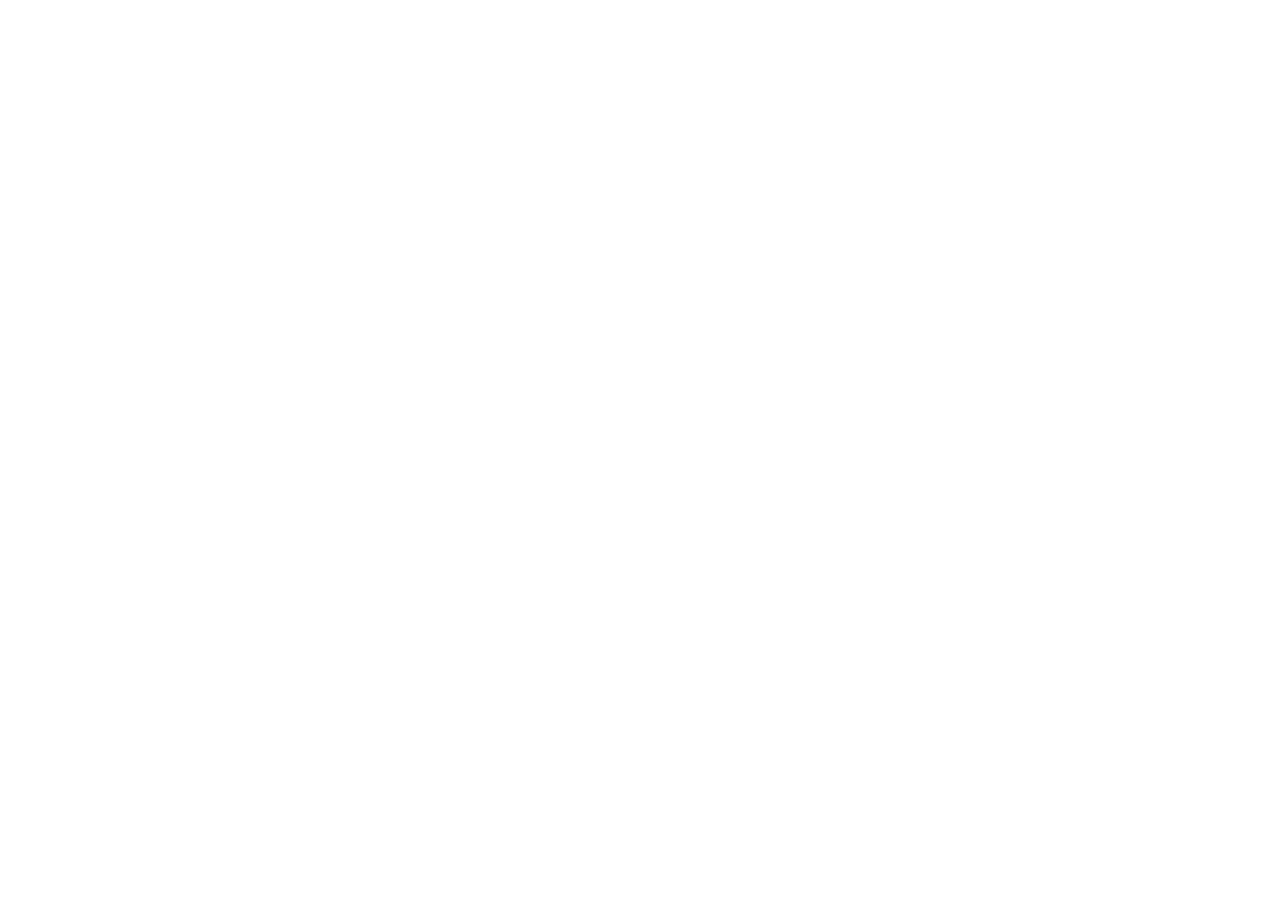
==== challenges/bento-grid-main/index.html @ a1cf4e28 "Adding projects" ====
<!DOCTYPE html>
<html lang="en">
<head>
  <meta charset="UTF-8">
  <meta name="viewport" content="width=device-width, initial-scale=1.0"> <!-- displays site properly based on user's device -->

  <link rel="icon" type="image/png" sizes="32x32" href="./assets/images/favicon-32x32.png">

  <link rel="stylesheet" href="./style/index.css">
  
  <title>Frontend Mentor | Bento grid</title>

 

</head>
<body>

  <main>
    <section>
      <div class="grid-container">
          <div class="grid-item item1"></div>
          <div class="grid-item item2"></div>
          <div class="grid-item item3"></div>
          <div class="grid-item item4"></div>
          <div class="grid-item item5"></div>
          <div class="grid-item item6"></div>
          <div class="grid-item item7"></div>
          <div class="grid-item item8"></div>
      </div>
    </section>
  </main>

  <!--
  Social Media 10x Faster with AI
  Over 4,000 5-star reviews

  Manage multiple accounts and platforms.

  Maintain a consistent posting schedule.

  Schedule to social media.
  Optimize post timings to publish content at the perfect time for your audience.
  
  Grow followers with non-stop content.

  >56% faster audience growth
  
  Create and schedule content quicker.

  Write your content using AI.
  
  <div class="attribution">
    Challenge by <a href="https://www.frontendmentor.io?ref=challenge">Frontend Mentor</a>. 
    Coded by <a href="#">Your Name Here</a>.
  </div>-->
</body>
</html>
---- challenges/bento-grid-main/style/index.css ----
*{
    margin: 0px;
}



body{
    background-color: #5C5C5F00;
}

section{
    height: 100vh;
    display: flex;
    justify-content: center;
    align-items: center;
    
}


.grid-container{
    display: grid;
    grid-template-columns: auto auto auto auto;
    gap: 10px;
}

.grid-item{
    width: auto;
    height: auto;
    background-color: aqua;
}

.item2{
    grid-column-start: 2;
    grid-column-end: 4;
}
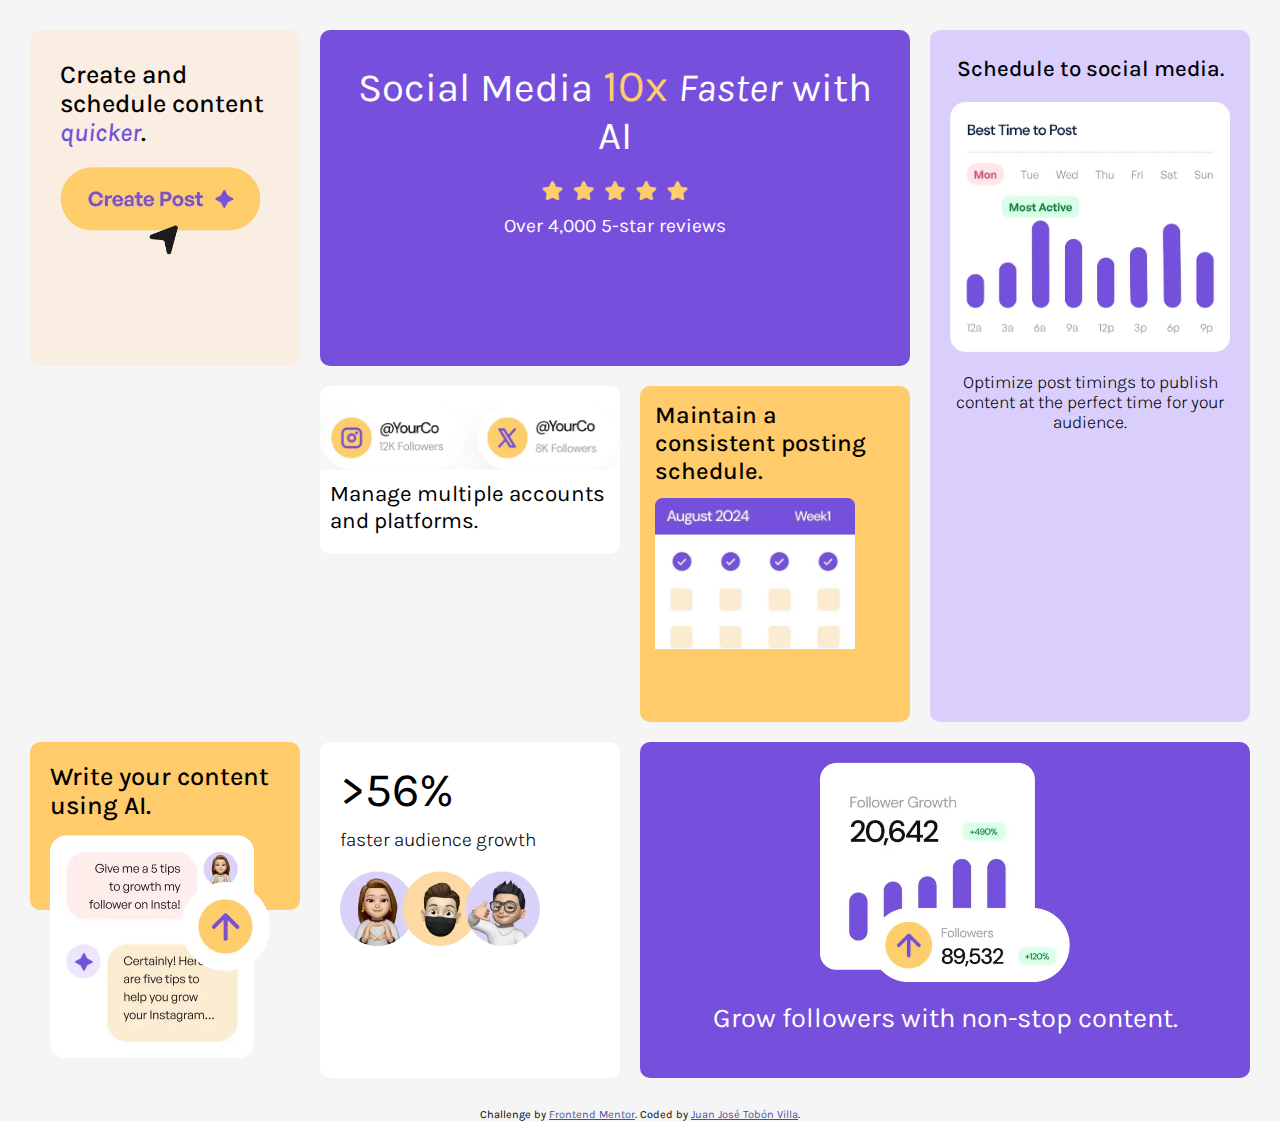
==== commit 09f50e74: "Adding bento grid challenge" ====
--- a/challenges/bento-grid-main/index.html
+++ b/challenges/bento-grid-main/index.html
@@ -5,33 +5,114 @@
   <meta name="viewport" content="width=device-width, initial-scale=1.0"> <!-- displays site properly based on user's device -->
 
   <link rel="icon" type="image/png" sizes="32x32" href="./assets/images/favicon-32x32.png">
+  <link rel="stylesheet" href="assets/styles/mobile.css">
+  <link rel="stylesheet" href="assets/styles/desktop.css">
 
-  <link rel="stylesheet" href="./style/index.css">
+  <link rel="preconnect" href="https://fonts.googleapis.com">
+<link rel="preconnect" href="https://fonts.gstatic.com" crossorigin>
+<link href="https://fonts.googleapis.com/css2?family=DM+Sans:ital,opsz,wght@0,9..40,100..1000;1,9..40,100..1000&family=Karla:ital,wght@0,200..800;1,200..800&family=Montserrat:ital,wght@0,100..900;1,100..900&display=swap" rel="stylesheet">
   
   <title>Frontend Mentor | Bento grid</title>
 
- 
+  <!-- Feel free to remove these styles or customise in your own stylesheet 👍 -->
+  <style>
+    .attribution { font-size: 11px; text-align: center; }
+    .attribution a { color: hsl(228, 45%, 44%); }
+    *{
+      margin: 0;
+      box-sizing: border-box;
+      padding: 0;
+      font-family: "Karla", serif;
 
+    }
+
+    body{
+      width: 100%;
+      height: fit-content;
+      background-color: #f5f5f5;
+    }
+
+  </style>
 </head>
 <body>
 
   <main>
-    <section>
-      <div class="grid-container">
-          <div class="grid-item item1"></div>
-          <div class="grid-item item2"></div>
-          <div class="grid-item item3"></div>
-          <div class="grid-item item4"></div>
-          <div class="grid-item item5"></div>
-          <div class="grid-item item6"></div>
-          <div class="grid-item item7"></div>
-          <div class="grid-item item8"></div>
-      </div>
+    <section class="main__section--socialMedia rounded">
+      <p class="socialMedia__title">
+        Social Media <span class="socialMedia__paragraph">10x</span> <i>Faster</i> with AI
+      </p>
+      <img width="150px" src="assets/images/illustration-five-stars.webp" alt="">
+      <p> Over 4,000 5-star reviews </p>
+
+    </section>
+
+    <section class="main__section--manageInfo rounded">
+        <img width="300px" src="./assets/images/illustration-multiple-platforms.webp" alt="">
+        <p>  Manage multiple accounts and platforms.</p>
+
+    </section>
+
+    <section class="main__section--consistentSchedule rounded">
+      <p>  
+        Maintain a consistent posting schedule.
+        
+      </p>
+      <img width="200px" src="./assets/images/illustration-consistent-schedule.webp" alt="">
+    </section>
+
+
+    <section class="main__section--scheduleSocialMedia rounded">
+      <p>
+        Schedule to social media.
+      </p>
+
+      <img width="280px" src="./assets/images/illustration-schedule-posts.webp" alt="">
+
+      <p>
+        Optimize post timings to publish content at the perfect time for your audience.
+      </p>
+    </section>
+
+    <section class="main__section--growFollowers rounded">
+        <img width="250px" src="./assets/images/illustration-grow-followers.webp" alt="">
+        <p>
+          Grow followers with non-stop content.
+        </p>
+    </section>
+
+    <section class="main__section--audienceGrowth rounded">
+        
+        <p> >56% </p>
+           
+        <p>
+            
+          faster audience growth
+  
+        </p>        
+
+        <img width="200px" src="./assets/images/illustration-audience-growth.webp" alt="">
+    </section>
+
+    <section class="main__section--scheduleQuicker rounded">
+        <p>
+          Create and schedule content <i style="color: hsl(256, 67%, 59%);">quicker</i>.
+
+        </p>
+
+        <img width="200px" src="./assets/images/illustration-create-post.webp" alt="">
+    </section>
+
+    <section class="main__section--writeAi rounded">
+      <p>
+        Write your content using AI.
+      </p>
+
+      <img width="220px" src="./assets/images/illustration-ai-content.webp" alt="">
     </section>
   </main>
 
-  <!--
-  Social Media 10x Faster with AI
+
+  <!-- Social Media 10x Faster with AI
   Over 4,000 5-star reviews
 
   Manage multiple accounts and platforms.
@@ -47,11 +128,11 @@
   
   Create and schedule content quicker.
 
-  Write your content using AI.
+  Write your content using AI. -->
   
   <div class="attribution">
     Challenge by <a href="https://www.frontendmentor.io?ref=challenge">Frontend Mentor</a>. 
-    Coded by <a href="#">Your Name Here</a>.
-  </div>-->
+    Coded by <a href="#">Juan José Tobón Villa</a>.
+  </div>
 </body>
 </html>--- a/challenges/bento-grid-main/assets/styles/mobile.css
+++ b/challenges/bento-grid-main/assets/styles/mobile.css
@@ -0,0 +1,141 @@
+@media (1200px >= width >= 375px) {
+    main {
+        margin: 30px;
+        display: flex;
+        flex-direction: column;
+        gap: 30px;
+    }
+
+    .rounded {
+        border-radius: 10px;
+    }
+
+    .main__section--socialMedia {
+        background-color: hsl(256, 67%, 59%);
+        display: flex;
+        flex-direction: column;
+        align-items: center;
+        padding: 30px;
+    }
+
+    .socialMedia__title {
+        font-size: 2.5rem;
+        color: white;
+        text-align: center;
+        padding-bottom: 20px;
+    }
+
+    .socialMedia__paragraph {
+        color: hsl(39, 100%, 71%);
+        font-size: 2.8rem;
+    }
+
+    .main__section--socialMedia p:nth-child(3) {
+        color: white;
+        font-size: 1.2rem;
+        margin-top: 10px;
+    }
+
+    .main__section--manageInfo {
+        display: flex;
+        flex-direction: column;
+        align-items: center;
+        background-color: white;
+        gap: 10px;
+        padding: 20px 0px;
+    }
+
+    .main__section--manageInfo p {
+        font-size: 1.4rem;
+        margin-left: 10px;
+    }
+
+    .main__section--consistentSchedule {
+        background-color: hsl(39, 100%, 71%);
+        padding: 15px 15px 0px;
+        display: flex;
+        gap: 13px;
+        flex-direction: column;
+    }
+
+    .main__section--consistentSchedule p {
+        font-size: 1.5rem;
+        font-weight: 500;
+    }
+
+    .main__section--scheduleSocialMedia {
+        background-color: hsl(254, 88%, 90%);
+        padding: 25px 20px;
+        display: flex;
+        gap: 20px;
+        flex-direction: column;
+        align-items: center;
+    }
+
+    .main__section--scheduleSocialMedia p:nth-child(1) {
+        font-size: 1.4rem;
+        font-weight: 500;
+    }
+
+    .main__section--scheduleSocialMedia p:nth-child(3) {
+        text-align: center;
+        font-size: 1.1rem;
+        font-weight: 300;
+    }
+
+    .main__section--growFollowers{
+        background-color: hsl(256, 67%, 59%);
+        display: flex;
+        flex-direction: column;
+        align-items: center;
+        padding: 20px;
+    }
+
+    .main__section--growFollowers p:nth-child(2){
+        color:white;
+        font-size: 1.7rem;
+        text-align: center;
+        padding:  20px 25px 0px;
+    }
+
+    .main__section--audienceGrowth{
+        background-color: white;
+        padding: 20px;
+    }
+
+    .main__section--audienceGrowth p:nth-child(1) {
+        font-size: 3rem;
+    }
+
+    .main__section--audienceGrowth p:nth-child(2) {
+        font-size: 1.2rem;
+        padding: 10px 0px 20px;
+        font-weight: 300;
+    }
+
+    .main__section--scheduleQuicker{
+        background-color: hsl(31, 66%, 93%);
+        padding: 30px;
+        display: flex;
+        flex-direction: column;
+        gap: 20px;
+    }
+
+    .main__section--scheduleQuicker p:nth-child(1){
+        font-size: 1.6rem;
+        font-weight: 500;
+    }
+
+    .main__section--writeAi{
+        background-color: hsl(39, 100%, 71%);
+        padding: 20px;
+        display: flex;
+        flex-direction: column;
+        gap: 15px;
+    }
+
+    .main__section--writeAi p{
+        font-size: 1.6rem;
+        font-weight: 500;
+    }
+}
--- a/challenges/bento-grid-main/assets/styles/desktop.css
+++ b/challenges/bento-grid-main/assets/styles/desktop.css
@@ -0,0 +1,162 @@
+@media (width >= 1200px) {
+    main {
+        margin: 30px;
+        display: grid;
+        grid-template-columns: repeat(4,1fr);
+        grid-template-rows: repeat(3, 1fr);
+        gap: 20px;
+    }
+
+    .rounded {
+        border-radius: 10px;
+    }
+
+    .main__section--socialMedia {
+        background-color: hsl(256, 67%, 59%);
+        display: flex;
+        flex-direction: column;
+        align-items: center;
+        grid-column: 2/4;
+        padding: 30px;
+    }
+
+    .socialMedia__title {
+        font-size: 2.5rem;
+        color: white;
+        text-align: center;
+        padding-bottom: 20px;
+    }
+
+    .socialMedia__paragraph {
+        color: hsl(39, 100%, 71%);
+        font-size: 2.8rem;
+    }
+
+    .main__section--socialMedia p:nth-child(3) {
+        color: white;
+        font-size: 1.2rem;
+        margin-top: 10px;
+    }
+
+    .main__section--manageInfo {
+        display: flex;
+        flex-direction: column;
+        align-items: center;
+        background-color: white;
+        gap: 10px;
+        grid-column: 2/3;
+        grid-row: 2/3;
+        padding: 20px 0px;
+    }
+
+    .main__section--manageInfo p {
+        font-size: 1.4rem;
+        margin-left: 10px;
+    }
+
+    .main__section--consistentSchedule {
+        background-color: hsl(39, 100%, 71%);
+        padding: 15px 15px 0px;
+        display: flex;
+        gap: 13px;
+        flex-direction: column;
+        grid-row: 2/3;
+        grid-column: 3/4;
+    }
+
+    .main__section--consistentSchedule p {
+        font-size: 1.5rem;
+        font-weight: 500;
+    }
+
+    .main__section--scheduleSocialMedia {
+        background-color: hsl(254, 88%, 90%);
+        padding: 25px 20px;
+        display: flex;
+        gap: 20px;
+        flex-direction: column;
+        align-items: center;
+        grid-column: 4/5;
+        grid-row: 1/3;
+    }
+
+    .main__section--scheduleSocialMedia p:nth-child(1) {
+        font-size: 1.4rem;
+        font-weight: 500;
+    }
+
+    .main__section--scheduleSocialMedia p:nth-child(3) {
+        text-align: center;
+        font-size: 1.1rem;
+        font-weight: 300;
+    }
+
+    .main__section--growFollowers{
+        background-color: hsl(256, 67%, 59%);
+        display: flex;
+        flex-direction: column;
+        align-items: center;
+        grid-column: 3/5;
+        grid-row: 3/4;
+        padding: 20px;
+    }
+
+    .main__section--growFollowers p:nth-child(2){
+        color:white;
+        font-size: 1.7rem;
+        text-align: center;
+        padding:  20px 25px 0px;
+    }
+
+    .main__section--audienceGrowth{
+        background-color: white;
+        padding: 20px;
+        grid-row: 3/4;
+        grid-column: 2/3;
+    }
+
+    .main__section--audienceGrowth p:nth-child(1) {
+        font-size: 3rem;
+    }
+
+    .main__section--audienceGrowth p:nth-child(2) {
+        font-size: 1.2rem;
+        padding: 10px 0px 20px;
+        font-weight: 300;
+    }
+
+    .main__section--scheduleQuicker{
+        background-color: hsl(31, 66%, 93%);
+        padding: 30px;
+        display: flex;
+        flex-direction: column;
+        grid-column: 1/2;
+        grid-row: 1/2;
+        gap: 20px;
+    }
+
+    .main__section--scheduleQuicker p:nth-child(1){
+        font-size: 1.6rem;
+        font-weight: 500;
+    }
+
+    .main__section--writeAi{
+        background-color: hsl(39, 100%, 71%);
+        padding: 20px;
+        display: flex;
+        flex-direction: column;
+        grid-column: 1/2;
+        grid-row: 3/4 ;
+        gap: 15px;
+    }
+
+    .main__section--writeAi p{
+        font-size: 1.6rem;
+        font-weight: 500;
+    }
+
+    .main__section--manageInfo,
+    .main__section--writeAi {
+        height: 50%;
+    }
+}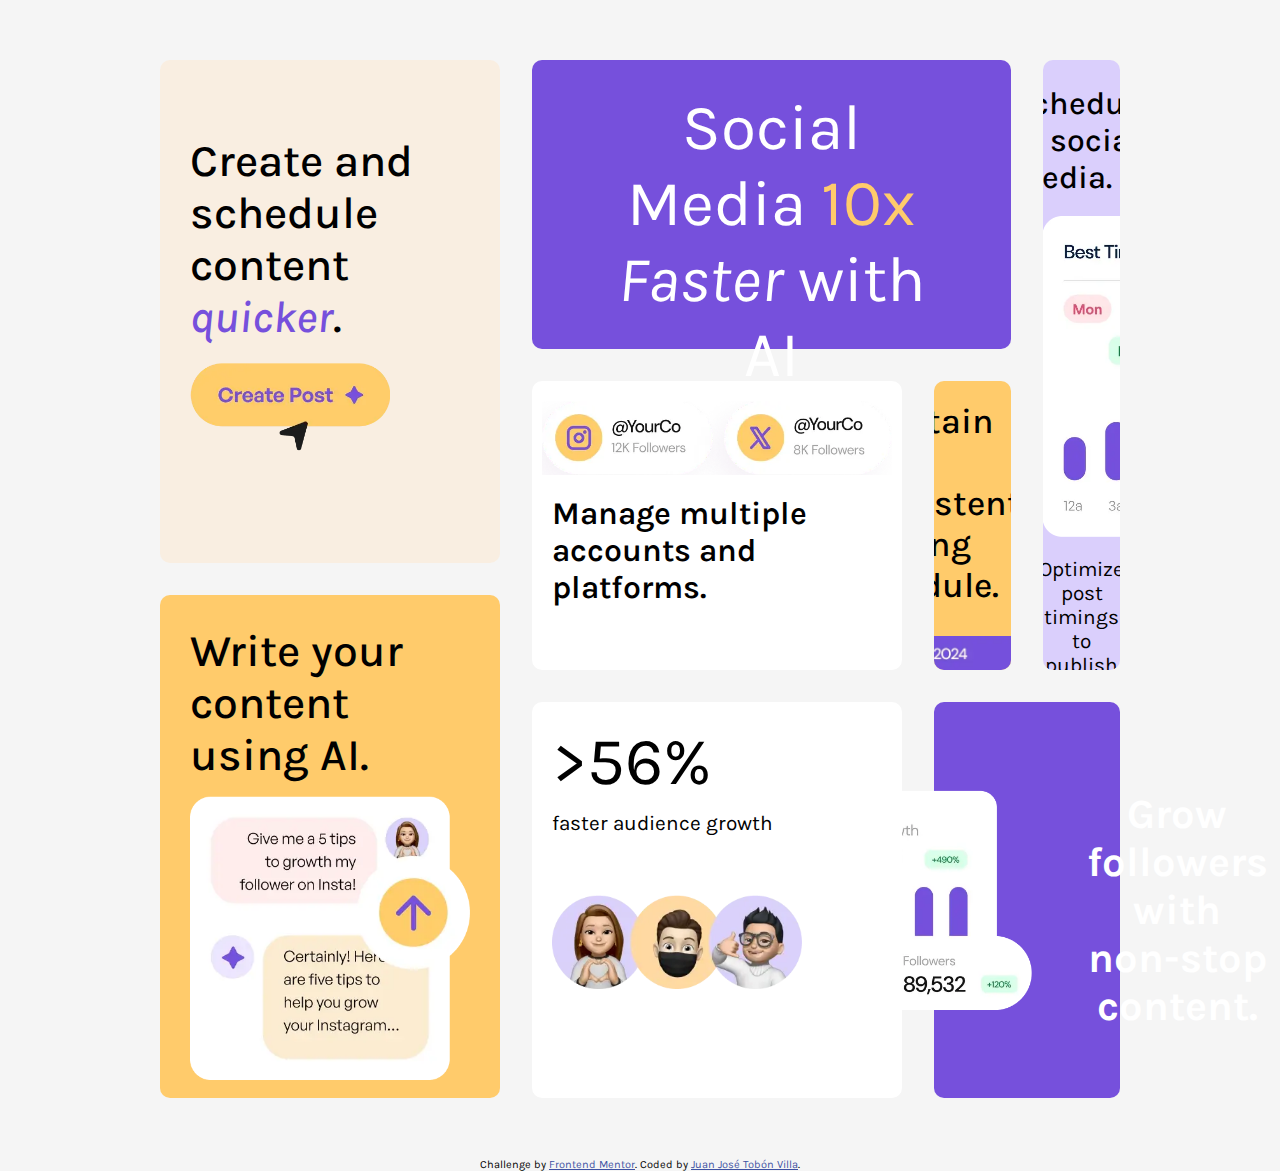
==== commit 3736c351: "fixing grid layout" ====
--- a/challenges/bento-grid-main/index.html
+++ b/challenges/bento-grid-main/index.html
@@ -41,13 +41,13 @@
       <p class="socialMedia__title">
         Social Media <span class="socialMedia__paragraph">10x</span> <i>Faster</i> with AI
       </p>
-      <img width="150px" src="assets/images/illustration-five-stars.webp" alt="">
+      <img width="200px" src="assets/images/illustration-five-stars.webp" alt="">
       <p> Over 4,000 5-star reviews </p>
 
     </section>
 
-    <section class="main__section--manageInfo rounded">
-        <img width="300px" src="./assets/images/illustration-multiple-platforms.webp" alt="">
+    <section style="height: auto;" class="main__section--manageInfo rounded">
+        <img width="350px" src="./assets/images/illustration-multiple-platforms.webp" alt="">
         <p>  Manage multiple accounts and platforms.</p>
 
     </section>
@@ -66,7 +66,7 @@
         Schedule to social media.
       </p>
 
-      <img width="280px" src="./assets/images/illustration-schedule-posts.webp" alt="">
+      <img width="360px" src="./assets/images/illustration-schedule-posts.webp" alt="">
 
       <p>
         Optimize post timings to publish content at the perfect time for your audience.
@@ -90,7 +90,7 @@
   
         </p>        
 
-        <img width="200px" src="./assets/images/illustration-audience-growth.webp" alt="">
+        <img width="250px" src="./assets/images/illustration-audience-growth.webp" alt="">
     </section>
 
     <section class="main__section--scheduleQuicker rounded">
@@ -102,12 +102,12 @@
         <img width="200px" src="./assets/images/illustration-create-post.webp" alt="">
     </section>
 
-    <section class="main__section--writeAi rounded">
+    <section style="height: auto;" class="main__section--writeAi rounded">
       <p>
         Write your content using AI.
       </p>
 
-      <img width="220px" src="./assets/images/illustration-ai-content.webp" alt="">
+      <img width="280px" src="./assets/images/illustration-ai-content.webp" alt="">
     </section>
   </main>
 
--- a/challenges/bento-grid-main/assets/styles/desktop.css
+++ b/challenges/bento-grid-main/assets/styles/desktop.css
@@ -1,10 +1,24 @@
 @media (width >= 1200px) {
     main {
-        margin: 30px;
+        margin: 60px 160px;
         display: grid;
-        grid-template-columns: repeat(4,1fr);
-        grid-template-rows: repeat(3, 1fr);
-        gap: 20px;
+        grid-auto-columns: 1fr;
+        grid-auto-rows: 75px;
+        gap: 2rem;
+        grid-template-areas: 
+
+            "box1 box2 box2 box3"
+            "box1 box2 box2 box3"
+            "box1 box2 box2 box3"
+            "box1 box5 box6 box3"
+            "box1 box5 box6 box3"
+            "box4 box5 box6 box3"
+            "box4 box7 box8 box8"
+            "box4 box7 box8 box8"
+            "box4 box7 box8 box8"
+            "box4 box7 box8 box8"
+
+        ;
     }
 
     .rounded {
@@ -16,20 +30,21 @@
         display: flex;
         flex-direction: column;
         align-items: center;
-        grid-column: 2/4;
+        grid-area: box2;
         padding: 30px;
     }
 
     .socialMedia__title {
-        font-size: 2.5rem;
+        font-size: 4rem;
         color: white;
         text-align: center;
         padding-bottom: 20px;
+        padding: 0px 30px;
     }
 
     .socialMedia__paragraph {
         color: hsl(39, 100%, 71%);
-        font-size: 2.8rem;
+        font-size: 4.1rem;
     }
 
     .main__section--socialMedia p:nth-child(3) {
@@ -42,31 +57,44 @@
         display: flex;
         flex-direction: column;
         align-items: center;
+        grid-area: box5 ;
         background-color: white;
+        height: auto;
         gap: 10px;
-        grid-column: 2/3;
-        grid-row: 2/3;
-        padding: 20px 0px;
-    }
+        padding: 20px 10px;
+    }
+
 
     .main__section--manageInfo p {
-        font-size: 1.4rem;
+        font-size: 2rem;
         margin-left: 10px;
+        margin-top: 10px;
+        font-weight: 600;
     }
 
     .main__section--consistentSchedule {
         background-color: hsl(39, 100%, 71%);
-        padding: 15px 15px 0px;
-        display: flex;
+        padding: 20px 28px 0px;
+        display: flex;
+        grid-area: box6;
         gap: 13px;
         flex-direction: column;
-        grid-row: 2/3;
-        grid-column: 3/4;
+        position: relative;
+        align-items: center;
+        overflow: hidden;
+    
+    }
+    .main__section--consistentSchedule img{
+        position: relative;
+        bottom:0;
+        align-items: center;
     }
 
     .main__section--consistentSchedule p {
-        font-size: 1.5rem;
-        font-weight: 500;
+        font-size: 2.2rem;
+        font-weight: 500;
+        padding-right: 80px;
+        padding-bottom: 17px;
     }
 
     .main__section--scheduleSocialMedia {
@@ -74,89 +102,103 @@
         padding: 25px 20px;
         display: flex;
         gap: 20px;
-        flex-direction: column;
-        align-items: center;
-        grid-column: 4/5;
-        grid-row: 1/3;
+        grid-area: box3;
+        flex-direction: column;
+        align-items: center;
+        overflow: hidden;
+        
     }
 
     .main__section--scheduleSocialMedia p:nth-child(1) {
-        font-size: 1.4rem;
+        font-size: 2rem;
         font-weight: 500;
     }
 
     .main__section--scheduleSocialMedia p:nth-child(3) {
         text-align: center;
-        font-size: 1.1rem;
-        font-weight: 300;
+        font-size: 1.3rem;
+        font-weight: 400;
+    }
+
+    .main__section--scheduleSocialMedia img{
+        position: relative;
+        left: 140px;
     }
 
     .main__section--growFollowers{
         background-color: hsl(256, 67%, 59%);
         display: flex;
-        flex-direction: column;
-        align-items: center;
-        grid-column: 3/5;
-        grid-row: 3/4;
-        padding: 20px;
+        flex-direction: row;
+        align-items: center;
+        grid-area: box8;
+        justify-content: center;
+        padding: 30px;
     }
 
     .main__section--growFollowers p:nth-child(2){
         color:white;
-        font-size: 1.7rem;
+        font-size: 2.6rem;
+        font-weight: 700;
         text-align: center;
-        padding:  20px 25px 0px;
+        padding:  20px 55px 0px;
+    }
+
+    .main__section--growFollowers img{
+        margin-left: 50px;
     }
 
     .main__section--audienceGrowth{
         background-color: white;
         padding: 20px;
-        grid-row: 3/4;
-        grid-column: 2/3;
+        grid-area: box7;
+        
     }
 
     .main__section--audienceGrowth p:nth-child(1) {
-        font-size: 3rem;
+        font-size: 4.2rem;
     }
 
     .main__section--audienceGrowth p:nth-child(2) {
-        font-size: 1.2rem;
+        font-size: 1.3rem;
         padding: 10px 0px 20px;
-        font-weight: 300;
+        font-weight: 400;
+    }
+    .main__section--audienceGrowth img{
+        margin-top: 40px;
     }
 
     .main__section--scheduleQuicker{
         background-color: hsl(31, 66%, 93%);
-        padding: 30px;
-        display: flex;
-        flex-direction: column;
-        grid-column: 1/2;
-        grid-row: 1/2;
+        padding: 75px 30px;
+        display: flex;
+        grid-area: box1;
+        flex-direction: column;
+        
+        
         gap: 20px;
     }
 
     .main__section--scheduleQuicker p:nth-child(1){
-        font-size: 1.6rem;
+        font-size: 2.8rem;
         font-weight: 500;
     }
 
     .main__section--writeAi{
         background-color: hsl(39, 100%, 71%);
-        padding: 20px;
-        display: flex;
-        flex-direction: column;
-        grid-column: 1/2;
-        grid-row: 3/4 ;
+        padding: 30px;
+        display: flex;
+        flex-direction: column;
+        align-items: center;
+        grid-area: box4;
         gap: 15px;
     }
 
     .main__section--writeAi p{
-        font-size: 1.6rem;
-        font-weight: 500;
-    }
-
-    .main__section--manageInfo,
-    .main__section--writeAi {
-        height: 50%;
+        font-size: 2.8rem;
+        padding-right: 60px;
+        font-weight: 500;
+    }
+    .main__section--writeAi img{
+        padding: 40px auto 0px;
     }
 }